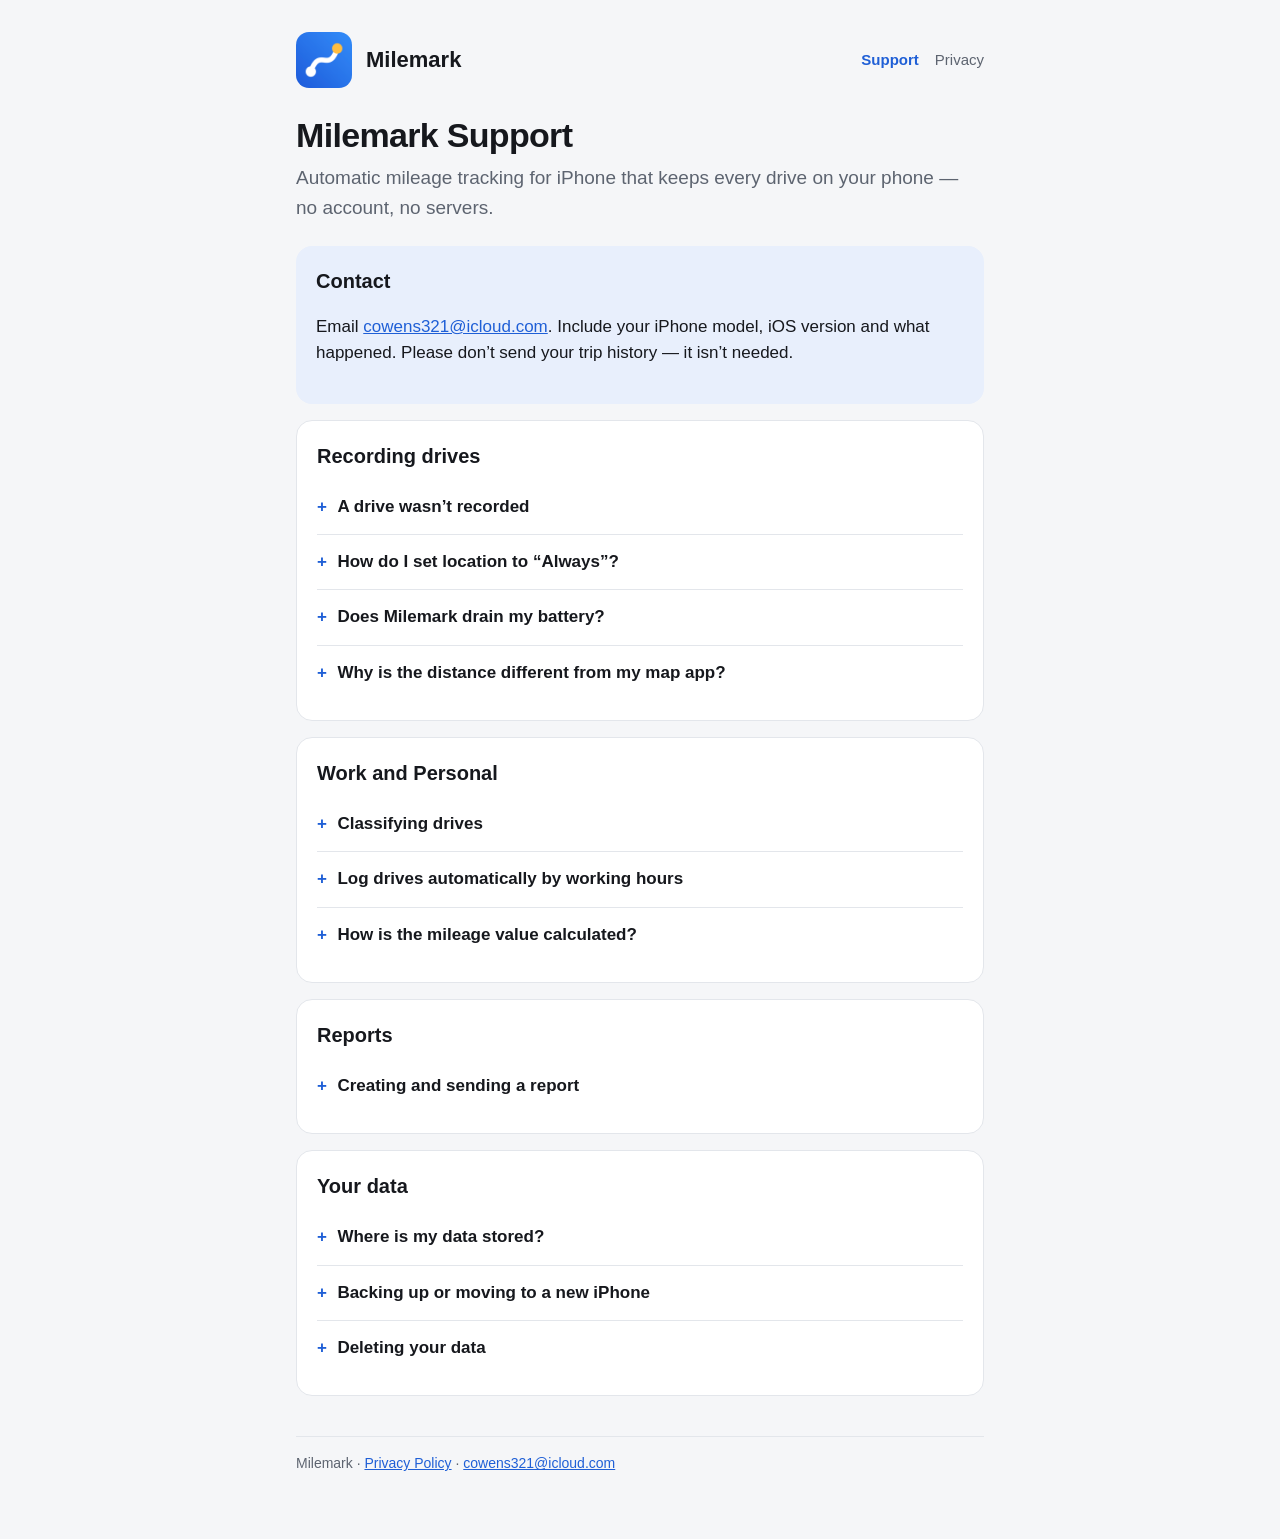
==== index.html @ 26f8286c "Milemark support and privacy pages Co-Authored-By: Claude Opus 5.5 <noreply@anthropic.com>" ====
<!doctype html>
<html lang="en">
<head>
<meta charset="utf-8">
<meta name="viewport" content="width=device-width, initial-scale=1">
<title>Milemark Support</title>
<meta name="description" content="Help for Milemark, the private automatic mileage tracker for iPhone. Everything stays on your iPhone.">
<link rel="icon" href="icon.png">
<link rel="stylesheet" href="style.css">
</head>
<body>
<div class="wrap">
  <header class="site">
    <img src="icon.png" alt="">
    <a class="brand" href="./">Milemark</a>
    <nav><a href="./" aria-current="page">Support</a><a href="privacy.html">Privacy</a></nav>
  </header>

  <h1>Milemark Support</h1>
  <p class="lede">Automatic mileage tracking for iPhone that keeps every drive on your phone — no account, no servers.</p>

  <div class="card contact">
    <h2>Contact</h2>
    <p>Email <a href="mailto:cowens321@icloud.com?subject=Milemark%20support">cowens321@icloud.com</a>. Include your iPhone model, iOS version and what happened. Please don’t send your trip history — it isn’t needed.</p>
  </div>

  <div class="card">
    <h2>Recording drives</h2>
    <details>
      <summary>A drive wasn’t recorded</summary>
      <p>Open <strong>Settings › Tracking</strong> in Milemark. The Tracking check at the top says whether your next drive will be recorded and has a Fix button for anything that’s off. The most common causes:</p>
      <ol>
        <li>Location access isn’t set to <strong>Always</strong>, or Precise Location is off.</li>
        <li>Milemark was swiped away in the app switcher. iOS won’t wake a force-quit app for drives until you open it again.</li>
        <li>Tracking is paused, or Location Services is off for the whole iPhone.</li>
      </ol>
      <p>If Milemark noticed you moved but didn’t record a drive, the Trips screen shows a <strong>Possible missed drive</strong> card. Tap <strong>Add drive</strong> to log it, or add any trip with <strong>+ › Add trip manually</strong>.</p>
    </details>
    <details>
      <summary>How do I set location to “Always”?</summary>
      <ol>
        <li>Open the <strong>Settings</strong> app and scroll down to <strong>Milemark</strong> (or go to Settings › Apps › Milemark).</li>
        <li>Tap <strong>Location</strong>.</li>
        <li>Choose <strong>Always</strong> and turn on <strong>Precise Location</strong>.</li>
      </ol>
      <p>If you don’t see a Location row, open Milemark and tap <strong>Allow</strong> in the red banner first — iOS only lists permissions an app has asked for.</p>
    </details>
    <details>
      <summary>Does Milemark drain my battery?</summary>
      <p>While you’re parked, Milemark uses iOS’s low-power location monitoring. GPS runs only while you’re likely driving and stops when the drive ends.</p>
    </details>
    <details>
      <summary>Why is the distance different from my map app?</summary>
      <p>Milemark measures the route you actually drove, filtering out GPS noise. If a section had no signal (a tunnel or parking garage), the drive shows a signal gap; you choose whether to include the estimated distance for it. You can also set any drive’s distance yourself on its detail screen.</p>
    </details>
  </div>

  <div class="card">
    <h2>Work and Personal</h2>
    <details>
      <summary>Classifying drives</summary>
      <p>Drives that still need a decision appear on the Trips screen. Swipe right for Work, left for Personal — or tap Work or Personal in the notification after a drive. Classified drives move to <strong>Trips › Logged drives</strong>, where you can change them anytime.</p>
    </details>
    <details>
      <summary>Log drives automatically by working hours</summary>
      <p>In <strong>Settings › Working hours</strong>, choose your work days and hours. Drives that start during those hours are logged as Work; everything else is logged as Personal. Each automatic choice sends a notification with a one-tap switch, and you can change any drive later.</p>
    </details>
    <details>
      <summary>How is the mileage value calculated?</summary>
      <p>Each Work drive is valued at the rate you choose — the IRS business rate for the drive’s date, or your own rate per mile — and rounded to the cent, then the drives are added up. Milemark estimates mileage value; it doesn’t give tax advice.</p>
    </details>
  </div>

  <div class="card">
    <h2>Reports</h2>
    <details>
      <summary>Creating and sending a report</summary>
      <p>Open <strong>Reports</strong>, choose a month, year or custom range, and export a PDF or CSV. Use the share button to email it from your own Mail app. To send it automatically each month, see <strong>Settings › Automatic monthly email</strong>.</p>
    </details>
  </div>

  <div class="card">
    <h2>Your data</h2>
    <details>
      <summary>Where is my data stored?</summary>
      <p>Only on your iPhone. Milemark has no account and no servers; the developer can’t see your drives. Details are in the <a href="privacy.html">Privacy Policy</a>.</p>
    </details>
    <details>
      <summary>Backing up or moving to a new iPhone</summary>
      <p>In <strong>Settings › Privacy &amp; data</strong>, tap <strong>Create encrypted backup</strong> to make a password-protected backup file, save it somewhere safe (for example Files), and use <strong>Restore from backup…</strong> on the new iPhone. Keep the password — it can’t be recovered.</p>
    </details>
    <details>
      <summary>Deleting your data</summary>
      <p>Delete individual drives from their detail screen, set old routes to delete automatically, or erase everything in <strong>Settings › Privacy &amp; data</strong>. Deleting the app also deletes its data.</p>
    </details>
  </div>

  <footer>Milemark · <a href="privacy.html">Privacy Policy</a> · <a href="mailto:cowens321@icloud.com">cowens321@icloud.com</a></footer>
</div>
</body>
</html>
---- style.css ----
:root {
  --bg: #f5f6f8; --card: #ffffff; --text: #16181d; --muted: #5d6470; --line: #e3e6eb;
  --accent: #1f5fd6; --accent-soft: #e8effc;
  color-scheme: light dark;
}
@media (prefers-color-scheme: dark) {
  :root { --bg: #0e1013; --card: #181b20; --text: #eef0f3; --muted: #9aa2ae; --line: #2a2f37; --accent: #6ea0ff; --accent-soft: #1b2638; }
}
* { box-sizing: border-box; }
body { margin: 0; background: var(--bg); color: var(--text);
  font: 17px/1.55 -apple-system, BlinkMacSystemFont, "SF Pro Text", "Segoe UI", Roboto, Helvetica, Arial, sans-serif; }
.wrap { max-width: 720px; margin: 0 auto; padding: 32px 16px 64px; }
header.site { display: flex; align-items: center; gap: 14px; margin-bottom: 28px; }
header.site img { width: 56px; height: 56px; border-radius: 13px; }
header.site a.brand { color: var(--text); text-decoration: none; font-weight: 700; font-size: 22px; }
nav { margin-left: auto; display: flex; gap: 16px; font-size: 15px; }
nav a { color: var(--muted); text-decoration: none; }
nav a[aria-current="page"] { color: var(--accent); font-weight: 600; }
h1 { font-size: 34px; line-height: 1.15; margin: 0 0 8px; letter-spacing: -0.02em; }
h2 { font-size: 20px; margin: 32px 0 8px; }
p, li { color: var(--text); }
.lede { color: var(--muted); font-size: 19px; margin: 0 0 24px; }
.card { background: var(--card); border: 1px solid var(--line); border-radius: 16px; padding: 20px; margin: 16px 0; }
.card h2 { margin-top: 0; }
.contact { background: var(--accent-soft); border: none; }
a { color: var(--accent); }
details { border-top: 1px solid var(--line); padding: 14px 0; }
details:first-of-type { border-top: none; }
summary { cursor: pointer; font-weight: 600; list-style: none; }
summary::-webkit-details-marker { display: none; }
summary::before { content: "+"; display: inline-block; width: 1.2em; color: var(--accent); font-weight: 700; }
details[open] summary::before { content: "–"; }
details > :not(summary) { margin: 10px 0 0 1.2em; color: var(--muted); }
ol { padding-left: 1.3em; }
.muted { color: var(--muted); font-size: 15px; }
footer { margin-top: 40px; color: var(--muted); font-size: 14px; border-top: 1px solid var(--line); padding-top: 16px; }
@media (max-width: 480px) { h1 { font-size: 28px; } nav { gap: 12px; } }
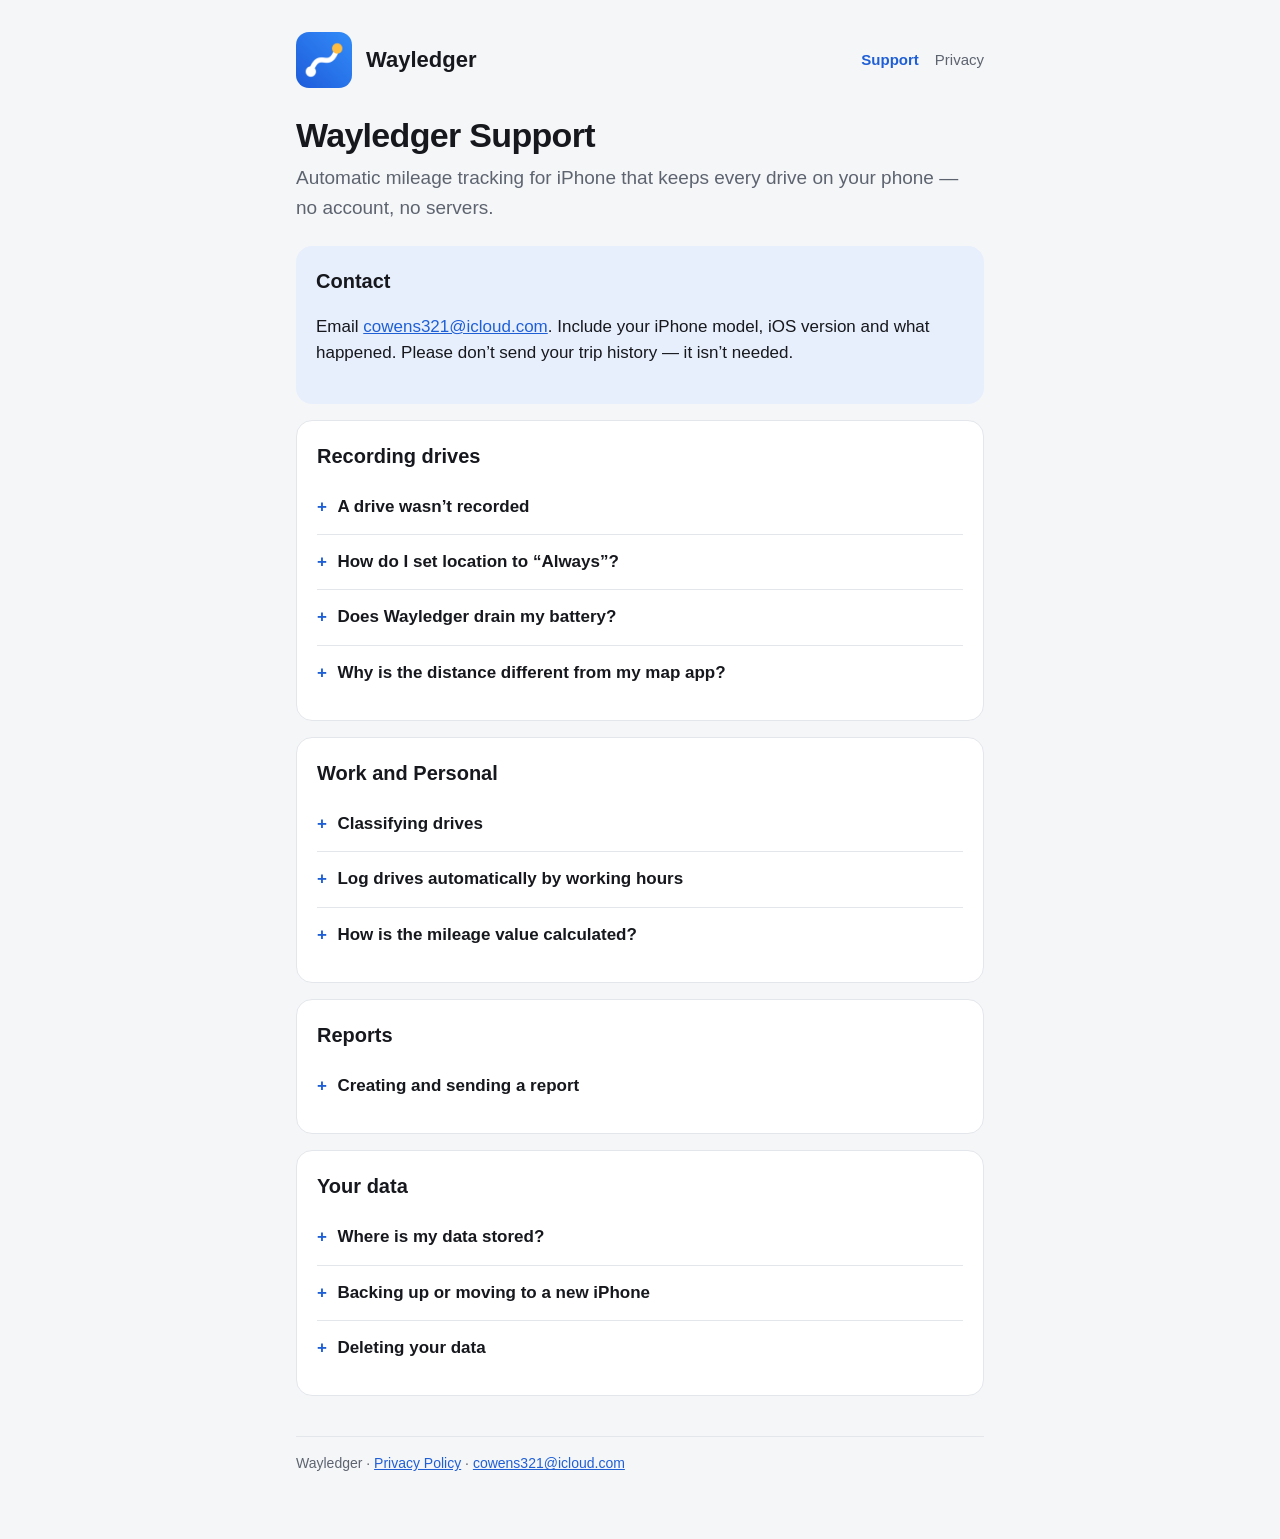
==== commit 21f2d1c7: "Rename to Wayledger Co-Authored-By: Claude Opus 5.5 <noreply@anthropic.com>" ====
--- a/index.html
+++ b/index.html
@@ -3,8 +3,8 @@
 <head>
 <meta charset="utf-8">
 <meta name="viewport" content="width=device-width, initial-scale=1">
-<title>Milemark Support</title>
-<meta name="description" content="Help for Milemark, the private automatic mileage tracker for iPhone. Everything stays on your iPhone.">
+<title>Wayledger Support</title>
+<meta name="description" content="Help for Wayledger, the private automatic mileage tracker for iPhone. Everything stays on your iPhone.">
 <link rel="icon" href="icon.png">
 <link rel="stylesheet" href="style.css">
 </head>
@@ -12,46 +12,46 @@
 <div class="wrap">
   <header class="site">
     <img src="icon.png" alt="">
-    <a class="brand" href="./">Milemark</a>
+    <a class="brand" href="./">Wayledger</a>
     <nav><a href="./" aria-current="page">Support</a><a href="privacy.html">Privacy</a></nav>
   </header>
 
-  <h1>Milemark Support</h1>
+  <h1>Wayledger Support</h1>
   <p class="lede">Automatic mileage tracking for iPhone that keeps every drive on your phone — no account, no servers.</p>
 
   <div class="card contact">
     <h2>Contact</h2>
-    <p>Email <a href="mailto:cowens321@icloud.com?subject=Milemark%20support">cowens321@icloud.com</a>. Include your iPhone model, iOS version and what happened. Please don’t send your trip history — it isn’t needed.</p>
+    <p>Email <a href="mailto:cowens321@icloud.com?subject=Wayledger%20support">cowens321@icloud.com</a>. Include your iPhone model, iOS version and what happened. Please don’t send your trip history — it isn’t needed.</p>
   </div>
 
   <div class="card">
     <h2>Recording drives</h2>
     <details>
       <summary>A drive wasn’t recorded</summary>
-      <p>Open <strong>Settings › Tracking</strong> in Milemark. The Tracking check at the top says whether your next drive will be recorded and has a Fix button for anything that’s off. The most common causes:</p>
+      <p>Open <strong>Settings › Tracking</strong> in Wayledger. The Tracking check at the top says whether your next drive will be recorded and has a Fix button for anything that’s off. The most common causes:</p>
       <ol>
         <li>Location access isn’t set to <strong>Always</strong>, or Precise Location is off.</li>
-        <li>Milemark was swiped away in the app switcher. iOS won’t wake a force-quit app for drives until you open it again.</li>
+        <li>Wayledger was swiped away in the app switcher. iOS won’t wake a force-quit app for drives until you open it again.</li>
         <li>Tracking is paused, or Location Services is off for the whole iPhone.</li>
       </ol>
-      <p>If Milemark noticed you moved but didn’t record a drive, the Trips screen shows a <strong>Possible missed drive</strong> card. Tap <strong>Add drive</strong> to log it, or add any trip with <strong>+ › Add trip manually</strong>.</p>
+      <p>If Wayledger noticed you moved but didn’t record a drive, the Trips screen shows a <strong>Possible missed drive</strong> card. Tap <strong>Add drive</strong> to log it, or add any trip with <strong>+ › Add trip manually</strong>.</p>
     </details>
     <details>
       <summary>How do I set location to “Always”?</summary>
       <ol>
-        <li>Open the <strong>Settings</strong> app and scroll down to <strong>Milemark</strong> (or go to Settings › Apps › Milemark).</li>
+        <li>Open the <strong>Settings</strong> app and scroll down to <strong>Wayledger</strong> (or go to Settings › Apps › Wayledger).</li>
         <li>Tap <strong>Location</strong>.</li>
         <li>Choose <strong>Always</strong> and turn on <strong>Precise Location</strong>.</li>
       </ol>
-      <p>If you don’t see a Location row, open Milemark and tap <strong>Allow</strong> in the red banner first — iOS only lists permissions an app has asked for.</p>
+      <p>If you don’t see a Location row, open Wayledger and tap <strong>Allow</strong> in the red banner first — iOS only lists permissions an app has asked for.</p>
     </details>
     <details>
-      <summary>Does Milemark drain my battery?</summary>
-      <p>While you’re parked, Milemark uses iOS’s low-power location monitoring. GPS runs only while you’re likely driving and stops when the drive ends.</p>
+      <summary>Does Wayledger drain my battery?</summary>
+      <p>While you’re parked, Wayledger uses iOS’s low-power location monitoring. GPS runs only while you’re likely driving and stops when the drive ends.</p>
     </details>
     <details>
       <summary>Why is the distance different from my map app?</summary>
-      <p>Milemark measures the route you actually drove, filtering out GPS noise. If a section had no signal (a tunnel or parking garage), the drive shows a signal gap; you choose whether to include the estimated distance for it. You can also set any drive’s distance yourself on its detail screen.</p>
+      <p>Wayledger measures the route you actually drove, filtering out GPS noise. If a section had no signal (a tunnel or parking garage), the drive shows a signal gap; you choose whether to include the estimated distance for it. You can also set any drive’s distance yourself on its detail screen.</p>
     </details>
   </div>
 
@@ -67,7 +67,7 @@
     </details>
     <details>
       <summary>How is the mileage value calculated?</summary>
-      <p>Each Work drive is valued at the rate you choose — the IRS business rate for the drive’s date, or your own rate per mile — and rounded to the cent, then the drives are added up. Milemark estimates mileage value; it doesn’t give tax advice.</p>
+      <p>Each Work drive is valued at the rate you choose — the IRS business rate for the drive’s date, or your own rate per mile — and rounded to the cent, then the drives are added up. Wayledger estimates mileage value; it doesn’t give tax advice.</p>
     </details>
   </div>
 
@@ -83,7 +83,7 @@
     <h2>Your data</h2>
     <details>
       <summary>Where is my data stored?</summary>
-      <p>Only on your iPhone. Milemark has no account and no servers; the developer can’t see your drives. Details are in the <a href="privacy.html">Privacy Policy</a>.</p>
+      <p>Only on your iPhone. Wayledger has no account and no servers; the developer can’t see your drives. Details are in the <a href="privacy.html">Privacy Policy</a>.</p>
     </details>
     <details>
       <summary>Backing up or moving to a new iPhone</summary>
@@ -95,7 +95,7 @@
     </details>
   </div>
 
-  <footer>Milemark · <a href="privacy.html">Privacy Policy</a> · <a href="mailto:cowens321@icloud.com">cowens321@icloud.com</a></footer>
+  <footer>Wayledger · <a href="privacy.html">Privacy Policy</a> · <a href="mailto:cowens321@icloud.com">cowens321@icloud.com</a></footer>
 </div>
 </body>
 </html>
